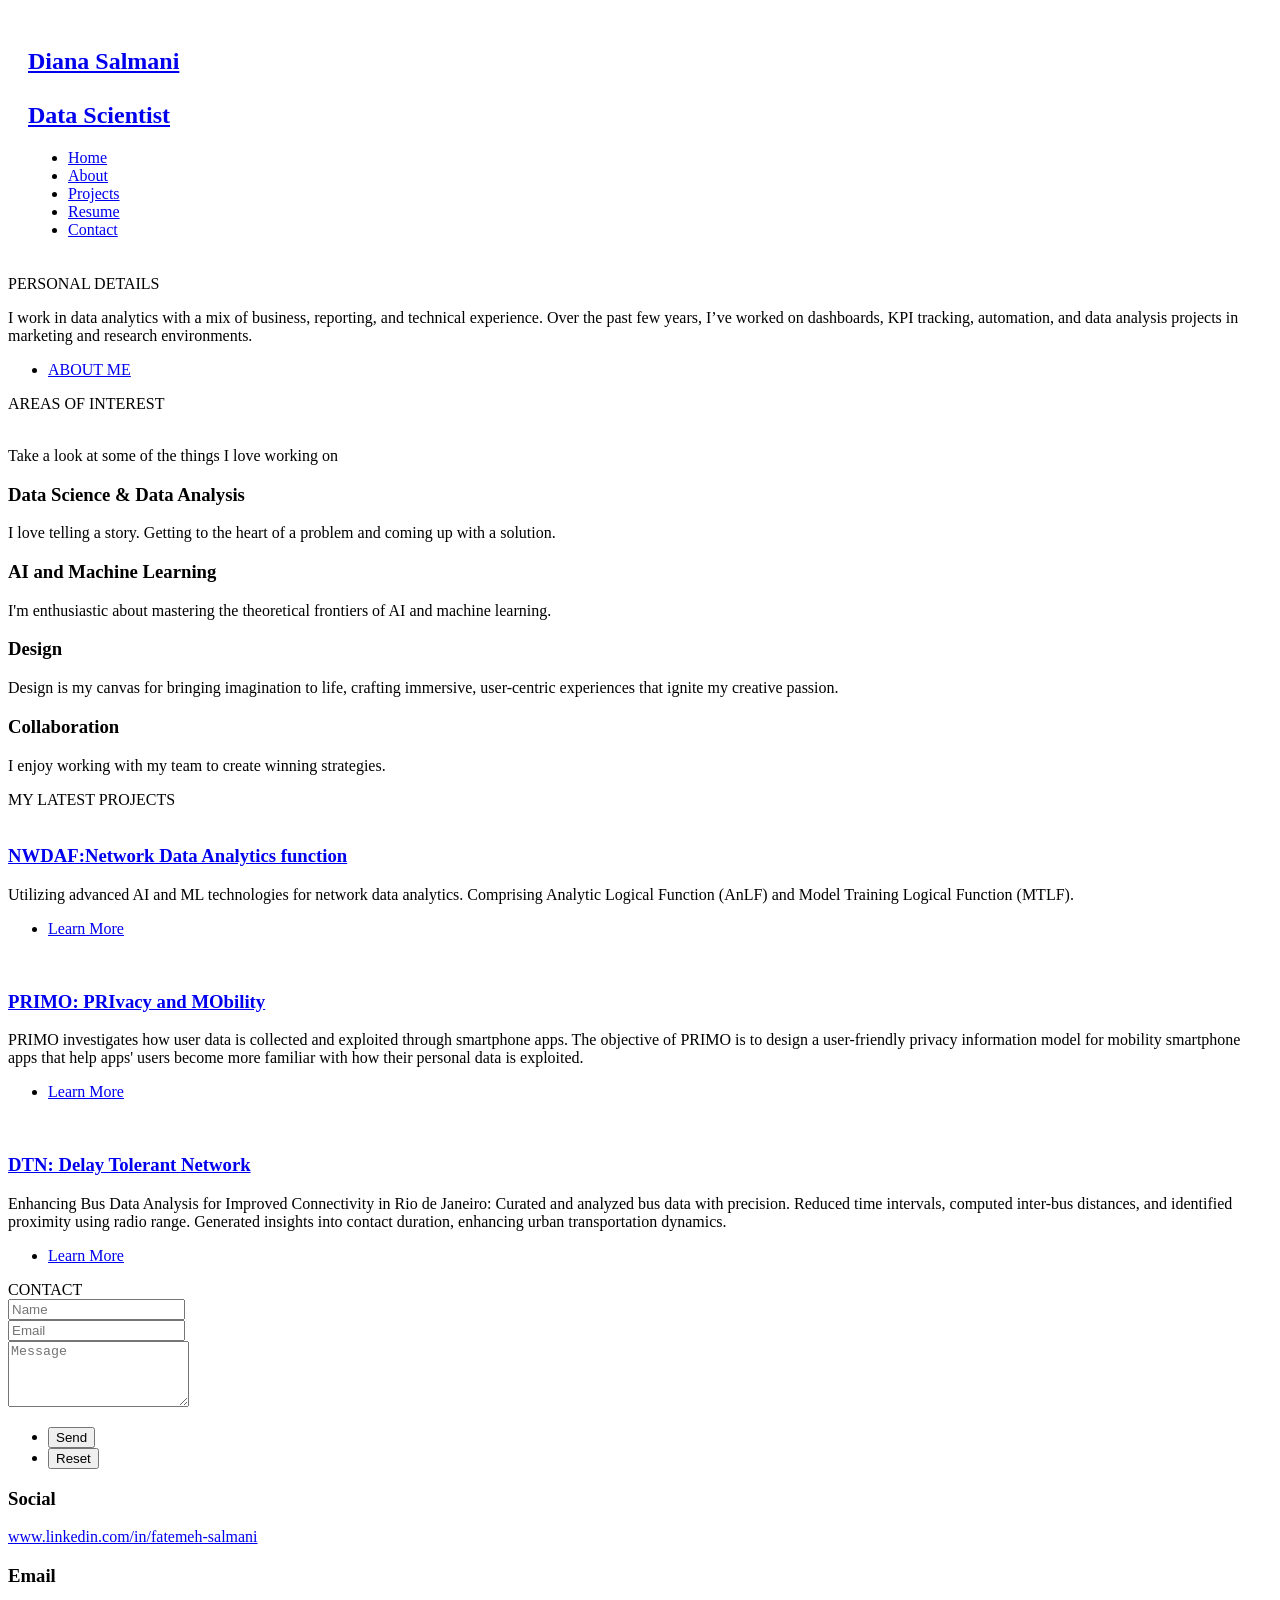
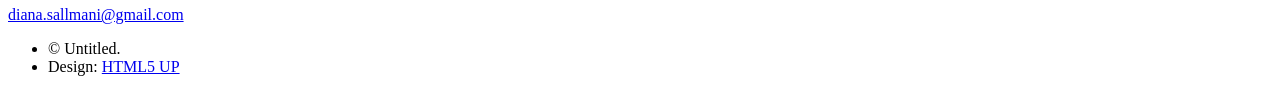
==== index.html @ 76732055 "Update index.html" ====
<!DOCTYPE HTML>
<!--
	Escape Velocity by HTML5 UP
	html5up.net | @ajlkn
	Free for personal and commercial use under the CCA 3.0 license (html5up.net/license)
-->
<html>
	<head>
		<title>Escape Velocity by HTML5 UP</title>
		<meta charset="utf-8" />
		<meta name="viewport" content="width=device-width, initial-scale=1, user-scalable=no" />
		<link rel="stylesheet" href="assets/css/main.css" />
	</head>
	<body class="homepage is-preload">
		<div id="page-wrapper">

			<!-- Header -->
				<section id="header" class="wrapper" style="background-image: url('images/IMG_8490.png'); background-size: cover; background-position: center;  padding: 20px;">

					<!-- Logo -->
						<div id="logo"  >
							
							<h1><a href="index.html">Diana Salmani<br><br>Data Scientist</a></h1>
			
							
						</div>

					<!-- Nav -->
						<nav id="nav">
							<ul>
								<li class="current"><a href="index.html">Home</a></li>
								<li><a href="#intro">About</a></li>
								<li><a href="#highlights">Projects</a></li>
								<li><a href="resume.html">Resume</a></li>
								<li><a href="#footer">Contact</a></li>
							</ul>
						</nav>

				</section>

			<!-- Intro -->
			<section id="intro" class="wrapper style1">
				<div class="title">PERSONAL DETAILS</div>
				<div class="container">
					<p class="style1">
						I work in data analytics with a mix of business, 
						reporting, and technical experience. Over the past 
						few years, I’ve worked on dashboards, KPI tracking, 
						automation, and data analysis projects in marketing 
						and research environments.
						</p>
					
					<ul class="actions">
						<li><a href="resume.html" class="button style3 large">ABOUT ME</a></li>
					</ul>
				</div>
			</section>

			<!-- Main -->
				<section id="main" class="wrapper style2">
					<div class="title">AREAS OF INTEREST</div>
					<div class="container">

						<!-- Image -->
							<a href="#" class="image featured">
								<img src="images/pic12.jpg" alt="" />
							</a>

						<!-- Features -->
							<section id="features">
								<header class="style1">	
									<p>Take a look at some of the things I love working on</p>
								</header>
								<div class="feature-list">
									<div class="row">
										<div class="col-6 col-12-medium">
											<section>
												<h3 class="icon fa-comment">Data Science & Data Analysis</h3>
												<p>I love telling a story. Getting to the heart of a problem and coming up with a solution.</p>
											</section>
										</div>
										<div class="col-6 col-12-medium">
											<section>
												<h3 class="icon solid fa-sync">AI and Machine Learning</h3>
												<p>I'm enthusiastic about mastering the theoretical frontiers of AI and machine learning.</p>
											</section>
										</div>
										<div class="col-6 col-12-medium">
											<section>
												<h3 class="icon fa-image">Design</h3>
												<p>Design is my canvas for bringing imagination to life, crafting immersive, user-centric experiences that ignite my creative passion. </p>
											</section>
										</div>
										<div class="col-6 col-12-medium">
											<section>
												<h3 class="icon solid fa-cog">Collaboration</h3>
												<p>I enjoy working with my team to create winning strategies.</p>
											</section>
										</div>
										
										
									</div>
								</div>
								
							</section>

					</div>
				</section>

			<!-- Highlights -->
				<section id="highlights" class="wrapper style3">
					<div class="title">MY LATEST PROJECTS</div>
					<div class="container">
						<div class="row aln-center">
							<div class="col-4 col-12-medium">
								<section class="highlight">
									<a href="Learn-more.html" class="image featured"><img src="images/pic14.jpeg" alt="" /></a>
									<h3><a href="Learn-more.html">NWDAF:Network Data Analytics function</a></h3>
									<p>Utilizing advanced AI and ML technologies for network data analytics. Comprising 
										Analytic Logical Function (AnLF) and Model Training Logical Function (MTLF). 
										</p>
									<ul class="actions">
										<li><a href="Learn-more.html" class="button style1">Learn More</a></li>
									</ul>
								</section>
							</div>

                            <div class="col-4 col-12-medium">
								<section class="highlight">
									<a href="https://primo-project.github.io/index_eng.html" class="image featured"><img src="images/Primo.png" alt="" /></a>
									<h3><a href="Learn-more.html">PRIMO: PRIvacy and MObility</a></h3>
									<p>PRIMO investigates how user data is collected and exploited through smartphone apps.
										The objective of PRIMO is to design a user-friendly privacy information model for mobility smartphone 
										apps that help apps' users become more familiar with how their personal data is exploited.</p>
									<ul class="actions">
										<li><a href="https://primo-project.github.io/index_eng.html" class="button style1">Learn More</a></li>
									</ul>
								</section>
							</div>

							<div class="col-4 col-12-medium">
								<section class="highlight">
									<a href="https://github.com/fatemeh-Salmani1/Delay-Tolerant-Network.git" class="image featured"><img src="images/pic15.jpeg" alt="" /></a>
									<h3><a href="https://github.com/fatemeh-Salmani1/Delay-Tolerant-Network.git">DTN: Delay Tolerant Network</a></h3>
									<p>Enhancing Bus Data Analysis for Improved Connectivity
										 in Rio de Janeiro: Curated and analyzed bus data with 
										 precision.
										Reduced time intervals, computed inter-bus distances, 
										and identified proximity using radio range. Generated insights 
										into contact duration, enhancing urban transportation dynamics.</p>
									<ul class="actions">
										<li><a href="https://github.com/fatemeh-Salmani1/Delay-Tolerant-Network.git" class="button style1">Learn More</a></li>
									</ul>
								</section>
							</div>
							
						</div>
					</div>
				</section>

			<!-- Footer -->
				<section id="footer" class="wrapper">
					<div class="title">CONTACT</div>
					<div class="container">
						
						<div class="row">
							<div class="col-6 col-12-medium">

								<!-- Contact Form -->
									<section>
										<form method="post" action="#">
											<div class="row gtr-50">
												<div class="col-6 col-12-small">
													<input type="text" name="name" id="contact-name" placeholder="Name" />
												</div>
												<div class="col-6 col-12-small">
													<input type="text" name="email" id="contact-email" placeholder="Email" />
												</div>
												<div class="col-12">
													<textarea name="message" id="contact-message" placeholder="Message" rows="4"></textarea>
												</div>
												<div class="col-12">
													<ul class="actions">
														<li><input type="submit" class="style1" value="Send" /></li>
														<li><input type="reset" class="style2" value="Reset" /></li>
													</ul>
												</div>
											</div>
										</form>
									</section>

							</div>
							<div class="col-6 col-12-medium">

								<!-- Contact -->
									<section class="feature-list small">
										<div class="row">
											
											<div class="col-6 col-12-small">
												<section>
													<h3 class="icon solid fa-comment">Social</h3>
													<p>
														
														<a href="https://www.linkedin.com/in/fatemeh-salmani">www.linkedin.com/in/fatemeh-salmani</a><br />
														
													</p>
												</section>
											</div>
											<div class="col-6 col-12-small">
												<section>
													<h3 class="icon solid fa-envelope">Email</h3>
													<p>
														<a href="#">diana.sallmani@gmail.com</a>
													</p>
												</section>
											</div>
											<div class="col-6 col-12-small">
												
											</div>
										</div>
									</section>

							</div>
						</div>
						<div id="copyright">
							<ul>
								<li>&copy; Untitled.</li><li>Design: <a href="http://html5up.net">HTML5 UP</a></li>
							</ul>
						</div>
					</div>
				</section>

		</div>

		<!-- Scripts -->
			<script src="assets/js/jquery.min.js"></script>
			<script src="assets/js/jquery.dropotron.min.js"></script>
			<script src="assets/js/browser.min.js"></script>
			<script src="assets/js/breakpoints.min.js"></script>
			<script src="assets/js/util.js"></script>
			<script src="assets/js/main.js"></script>

	</body>
</html>
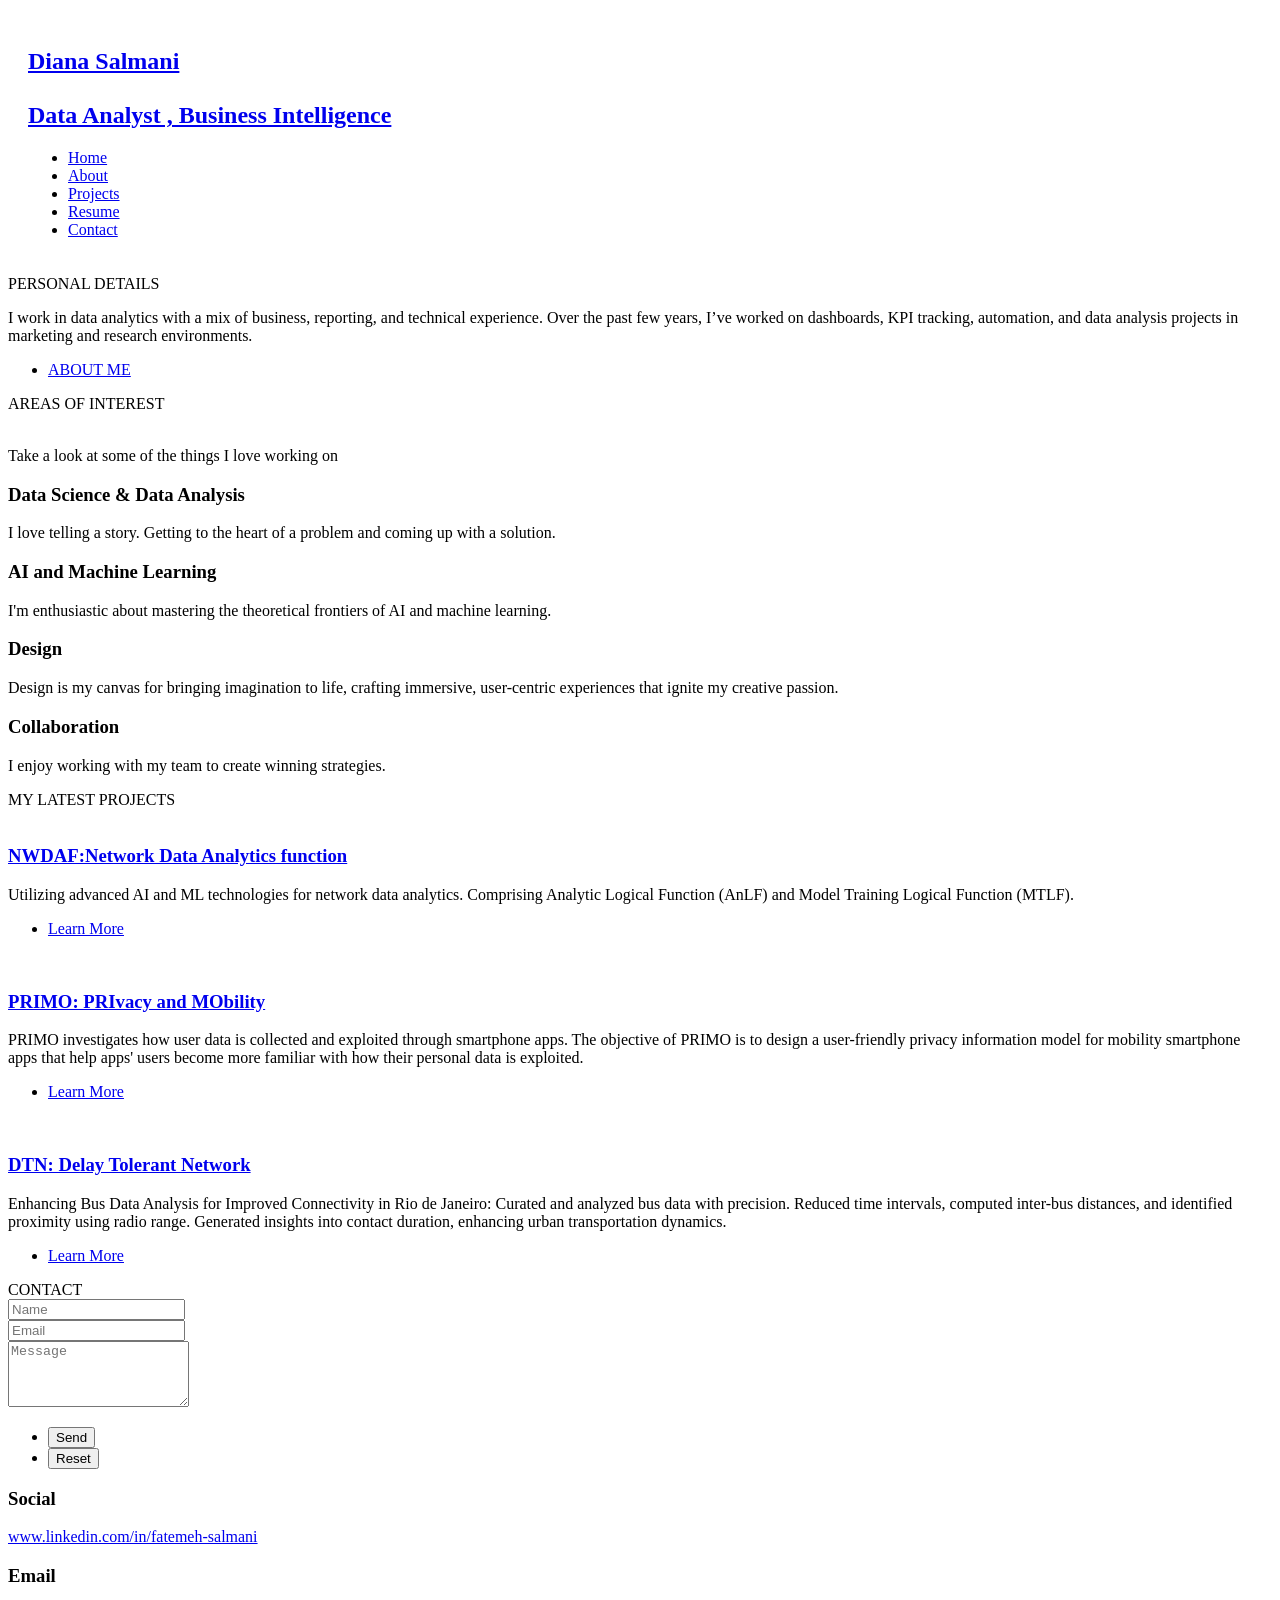
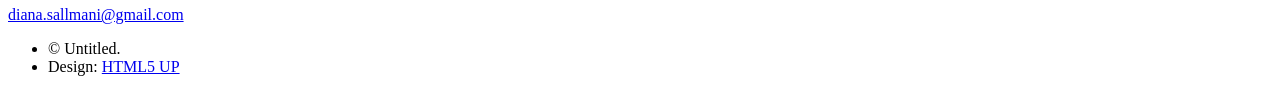
==== commit 3d54235c: "Update index.html" ====
--- a/index.html
+++ b/index.html
@@ -20,7 +20,7 @@
 					<!-- Logo -->
 						<div id="logo"  >
 							
-							<h1><a href="index.html">Diana Salmani<br><br>Data Scientist</a></h1>
+							<h1><a href="index.html">Diana Salmani<br><br>Data Analyst , Business Intelligence</a></h1>
 			
 							
 						</div>
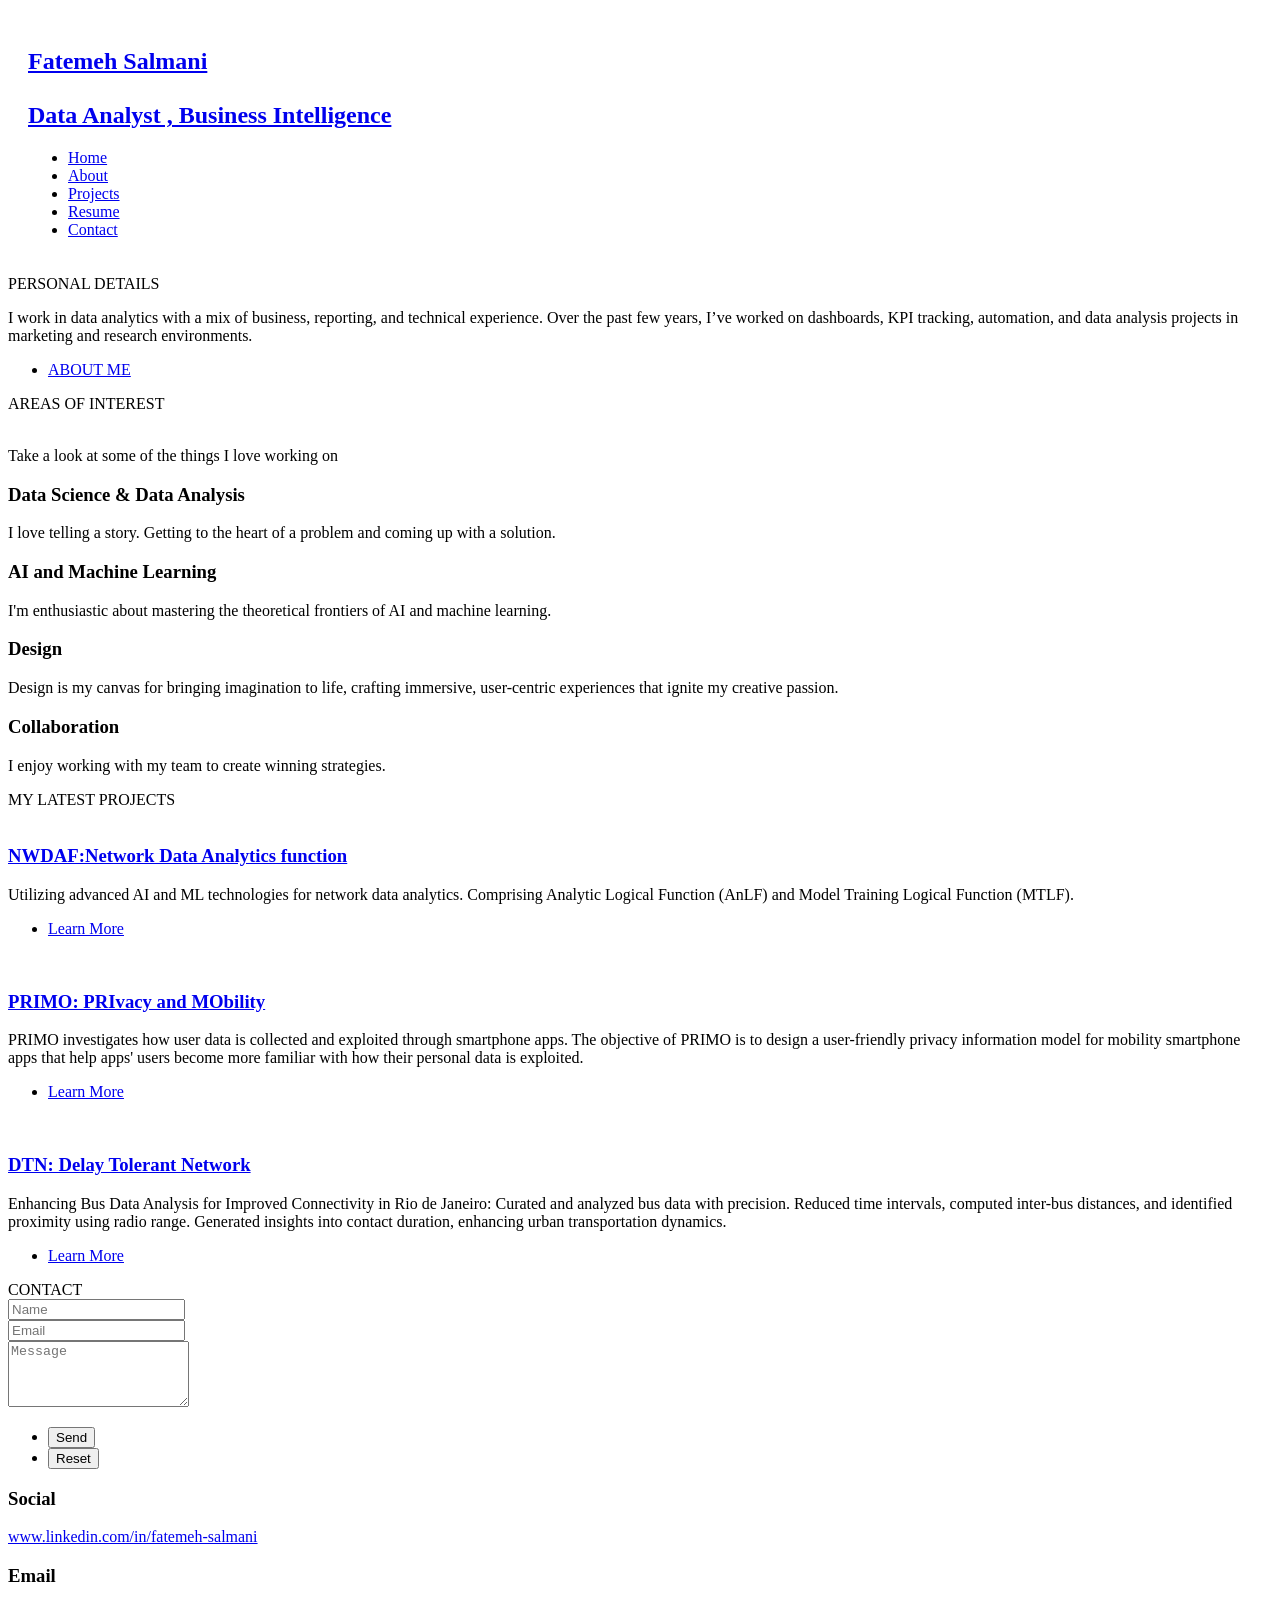
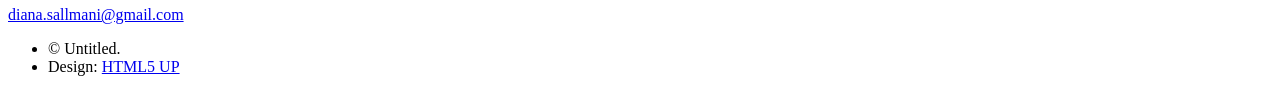
==== commit 912f4d23: "Update index.html" ====
--- a/index.html
+++ b/index.html
@@ -20,7 +20,7 @@
 					<!-- Logo -->
 						<div id="logo"  >
 							
-							<h1><a href="index.html">Diana Salmani<br><br>Data Analyst , Business Intelligence</a></h1>
+							<h1><a href="index.html">Fatemeh Salmani<br><br>Data Analyst , Business Intelligence</a></h1>
 			
 							
 						</div>
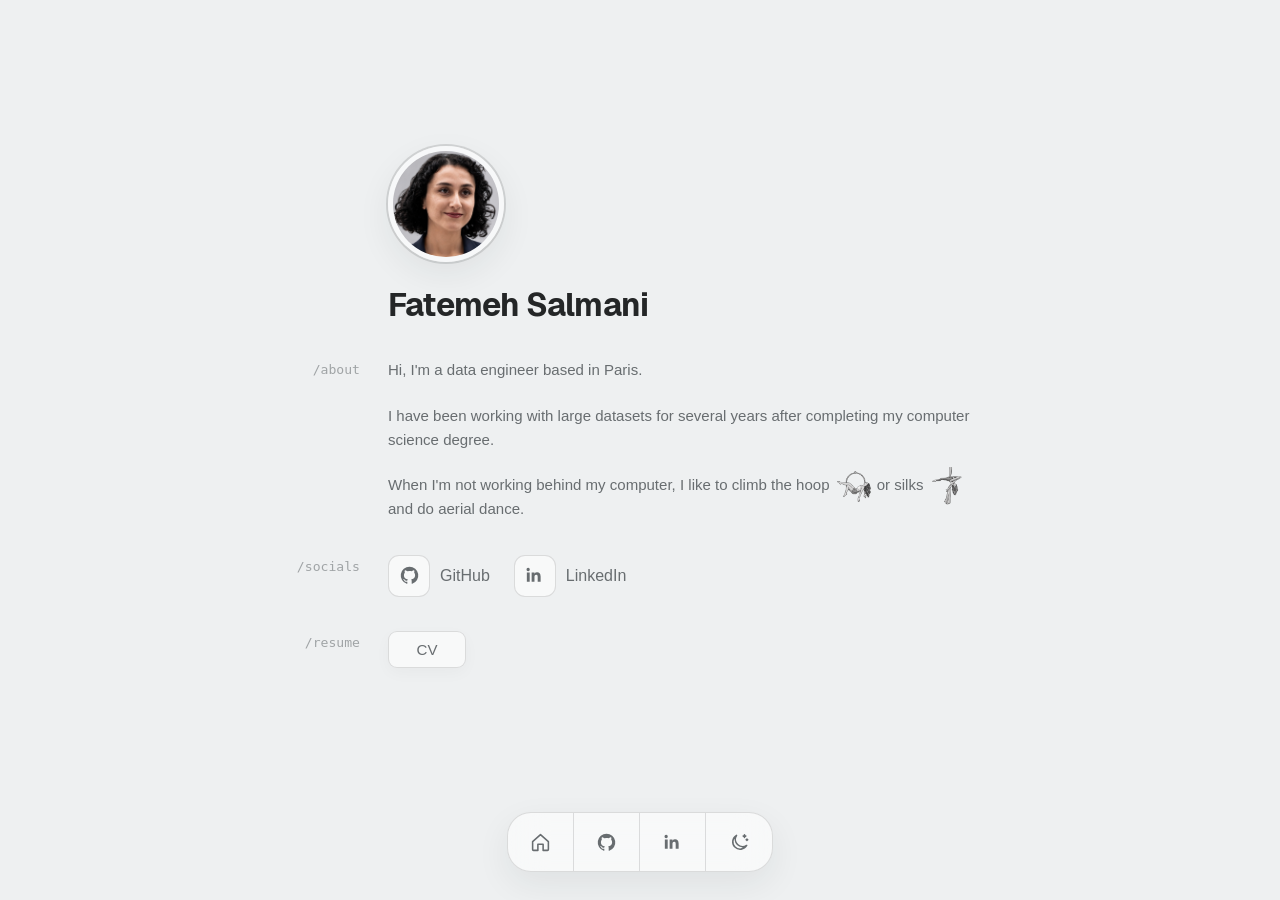
==== commit 61595252: "Rebuild personal portfolio website" ====
--- a/index.html
+++ b/index.html
@@ -1,244 +1,76 @@
-<!DOCTYPE HTML>
-<!--
-	Escape Velocity by HTML5 UP
-	html5up.net | @ajlkn
-	Free for personal and commercial use under the CCA 3.0 license (html5up.net/license)
--->
-<html>
-	<head>
-		<title>Escape Velocity by HTML5 UP</title>
-		<meta charset="utf-8" />
-		<meta name="viewport" content="width=device-width, initial-scale=1, user-scalable=no" />
-		<link rel="stylesheet" href="assets/css/main.css" />
-	</head>
-	<body class="homepage is-preload">
-		<div id="page-wrapper">
-
-			<!-- Header -->
-				<section id="header" class="wrapper" style="background-image: url('images/IMG_8490.png'); background-size: cover; background-position: center;  padding: 20px;">
-
-					<!-- Logo -->
-						<div id="logo"  >
-							
-							<h1><a href="index.html">Fatemeh Salmani<br><br>Data Analyst , Business Intelligence</a></h1>
-			
-							
-						</div>
-
-					<!-- Nav -->
-						<nav id="nav">
-							<ul>
-								<li class="current"><a href="index.html">Home</a></li>
-								<li><a href="#intro">About</a></li>
-								<li><a href="#highlights">Projects</a></li>
-								<li><a href="resume.html">Resume</a></li>
-								<li><a href="#footer">Contact</a></li>
-							</ul>
-						</nav>
-
-				</section>
-
-			<!-- Intro -->
-			<section id="intro" class="wrapper style1">
-				<div class="title">PERSONAL DETAILS</div>
-				<div class="container">
-					<p class="style1">
-						I work in data analytics with a mix of business, 
-						reporting, and technical experience. Over the past 
-						few years, I’ve worked on dashboards, KPI tracking, 
-						automation, and data analysis projects in marketing 
-						and research environments.
-						</p>
-					
-					<ul class="actions">
-						<li><a href="resume.html" class="button style3 large">ABOUT ME</a></li>
-					</ul>
-				</div>
-			</section>
-
-			<!-- Main -->
-				<section id="main" class="wrapper style2">
-					<div class="title">AREAS OF INTEREST</div>
-					<div class="container">
-
-						<!-- Image -->
-							<a href="#" class="image featured">
-								<img src="images/pic12.jpg" alt="" />
-							</a>
-
-						<!-- Features -->
-							<section id="features">
-								<header class="style1">	
-									<p>Take a look at some of the things I love working on</p>
-								</header>
-								<div class="feature-list">
-									<div class="row">
-										<div class="col-6 col-12-medium">
-											<section>
-												<h3 class="icon fa-comment">Data Science & Data Analysis</h3>
-												<p>I love telling a story. Getting to the heart of a problem and coming up with a solution.</p>
-											</section>
-										</div>
-										<div class="col-6 col-12-medium">
-											<section>
-												<h3 class="icon solid fa-sync">AI and Machine Learning</h3>
-												<p>I'm enthusiastic about mastering the theoretical frontiers of AI and machine learning.</p>
-											</section>
-										</div>
-										<div class="col-6 col-12-medium">
-											<section>
-												<h3 class="icon fa-image">Design</h3>
-												<p>Design is my canvas for bringing imagination to life, crafting immersive, user-centric experiences that ignite my creative passion. </p>
-											</section>
-										</div>
-										<div class="col-6 col-12-medium">
-											<section>
-												<h3 class="icon solid fa-cog">Collaboration</h3>
-												<p>I enjoy working with my team to create winning strategies.</p>
-											</section>
-										</div>
-										
-										
-									</div>
-								</div>
-								
-							</section>
-
-					</div>
-				</section>
-
-			<!-- Highlights -->
-				<section id="highlights" class="wrapper style3">
-					<div class="title">MY LATEST PROJECTS</div>
-					<div class="container">
-						<div class="row aln-center">
-							<div class="col-4 col-12-medium">
-								<section class="highlight">
-									<a href="Learn-more.html" class="image featured"><img src="images/pic14.jpeg" alt="" /></a>
-									<h3><a href="Learn-more.html">NWDAF:Network Data Analytics function</a></h3>
-									<p>Utilizing advanced AI and ML technologies for network data analytics. Comprising 
-										Analytic Logical Function (AnLF) and Model Training Logical Function (MTLF). 
-										</p>
-									<ul class="actions">
-										<li><a href="Learn-more.html" class="button style1">Learn More</a></li>
-									</ul>
-								</section>
-							</div>
-
-                            <div class="col-4 col-12-medium">
-								<section class="highlight">
-									<a href="https://primo-project.github.io/index_eng.html" class="image featured"><img src="images/Primo.png" alt="" /></a>
-									<h3><a href="Learn-more.html">PRIMO: PRIvacy and MObility</a></h3>
-									<p>PRIMO investigates how user data is collected and exploited through smartphone apps.
-										The objective of PRIMO is to design a user-friendly privacy information model for mobility smartphone 
-										apps that help apps' users become more familiar with how their personal data is exploited.</p>
-									<ul class="actions">
-										<li><a href="https://primo-project.github.io/index_eng.html" class="button style1">Learn More</a></li>
-									</ul>
-								</section>
-							</div>
-
-							<div class="col-4 col-12-medium">
-								<section class="highlight">
-									<a href="https://github.com/fatemeh-Salmani1/Delay-Tolerant-Network.git" class="image featured"><img src="images/pic15.jpeg" alt="" /></a>
-									<h3><a href="https://github.com/fatemeh-Salmani1/Delay-Tolerant-Network.git">DTN: Delay Tolerant Network</a></h3>
-									<p>Enhancing Bus Data Analysis for Improved Connectivity
-										 in Rio de Janeiro: Curated and analyzed bus data with 
-										 precision.
-										Reduced time intervals, computed inter-bus distances, 
-										and identified proximity using radio range. Generated insights 
-										into contact duration, enhancing urban transportation dynamics.</p>
-									<ul class="actions">
-										<li><a href="https://github.com/fatemeh-Salmani1/Delay-Tolerant-Network.git" class="button style1">Learn More</a></li>
-									</ul>
-								</section>
-							</div>
-							
-						</div>
-					</div>
-				</section>
-
-			<!-- Footer -->
-				<section id="footer" class="wrapper">
-					<div class="title">CONTACT</div>
-					<div class="container">
-						
-						<div class="row">
-							<div class="col-6 col-12-medium">
-
-								<!-- Contact Form -->
-									<section>
-										<form method="post" action="#">
-											<div class="row gtr-50">
-												<div class="col-6 col-12-small">
-													<input type="text" name="name" id="contact-name" placeholder="Name" />
-												</div>
-												<div class="col-6 col-12-small">
-													<input type="text" name="email" id="contact-email" placeholder="Email" />
-												</div>
-												<div class="col-12">
-													<textarea name="message" id="contact-message" placeholder="Message" rows="4"></textarea>
-												</div>
-												<div class="col-12">
-													<ul class="actions">
-														<li><input type="submit" class="style1" value="Send" /></li>
-														<li><input type="reset" class="style2" value="Reset" /></li>
-													</ul>
-												</div>
-											</div>
-										</form>
-									</section>
-
-							</div>
-							<div class="col-6 col-12-medium">
-
-								<!-- Contact -->
-									<section class="feature-list small">
-										<div class="row">
-											
-											<div class="col-6 col-12-small">
-												<section>
-													<h3 class="icon solid fa-comment">Social</h3>
-													<p>
-														
-														<a href="https://www.linkedin.com/in/fatemeh-salmani">www.linkedin.com/in/fatemeh-salmani</a><br />
-														
-													</p>
-												</section>
-											</div>
-											<div class="col-6 col-12-small">
-												<section>
-													<h3 class="icon solid fa-envelope">Email</h3>
-													<p>
-														<a href="#">diana.sallmani@gmail.com</a>
-													</p>
-												</section>
-											</div>
-											<div class="col-6 col-12-small">
-												
-											</div>
-										</div>
-									</section>
-
-							</div>
-						</div>
-						<div id="copyright">
-							<ul>
-								<li>&copy; Untitled.</li><li>Design: <a href="http://html5up.net">HTML5 UP</a></li>
-							</ul>
-						</div>
-					</div>
-				</section>
-
-		</div>
-
-		<!-- Scripts -->
-			<script src="assets/js/jquery.min.js"></script>
-			<script src="assets/js/jquery.dropotron.min.js"></script>
-			<script src="assets/js/browser.min.js"></script>
-			<script src="assets/js/breakpoints.min.js"></script>
-			<script src="assets/js/util.js"></script>
-			<script src="assets/js/main.js"></script>
-
-	</body>
-</html>
+<!doctype html>
+<html lang="en">
+  <head>
+    <meta charset="UTF-8">
+    <meta name="viewport" content="width=device-width, initial-scale=1.0">
+    <meta name="description" content="Fatemeh Salmani — Data Engineer based in Paris.">
+    <title>Fatemeh Salmani | Data Engineer</title>
+    <link rel="stylesheet" href="style.css">
+    <script src="script.js" defer></script>
+  </head>
+  <body>
+    <main class="page" id="home">
+      <section class="profile" aria-labelledby="profile-name">
+        <header class="profile-header">
+          <img
+            class="portrait"
+            src="assets/profile.jpg"
+            alt="Portrait of Fatemeh Salmani"
+            width="152"
+            height="152"
+          >
+          <h1 id="profile-name">Fatemeh Salmani</h1>
+        </header>
+
+        <div class="details">
+          <p class="section-label">/about</p>
+          <div class="about-copy">
+            <p>Hi, I'm a data engineer based in Paris.</p>
+            <p>I have been working with large datasets for several years after completing my computer science degree.</p>
+            <p>
+              When I'm not working behind my computer, I like to climb the
+              <span class="aerial-icon-group">hoop<img class="aerial-icon" src="assets/aerial-hoop-inline.png" alt="" aria-hidden="true" width="38" height="38"></span>
+              or <span class="aerial-icon-group">silks<img class="aerial-icon" src="assets/aerial-silks-inline.png" alt="" aria-hidden="true" width="38" height="38"></span>
+              and do aerial dance.
+            </p>
+          </div>
+
+          <p class="section-label">/socials</p>
+          <nav class="social-links" aria-label="Social profiles">
+            <a href="https://github.com/fatemeh-Salmani1" target="_blank" rel="noopener noreferrer">
+              <span class="icon-box" aria-hidden="true">
+                <svg viewBox="0 0 24 24"><path d="M12 2a10 10 0 0 0-3.16 19.49c.5.09.68-.22.68-.48v-1.87c-2.78.6-3.37-1.18-3.37-1.18-.45-1.16-1.11-1.47-1.11-1.47-.91-.62.07-.61.07-.61 1 .07 1.53 1.03 1.53 1.03.9 1.53 2.35 1.09 2.92.83.09-.65.35-1.09.64-1.34-2.22-.25-4.56-1.11-4.56-4.94 0-1.09.39-1.98 1.03-2.68-.1-.25-.45-1.27.1-2.64 0 0 .84-.27 2.75 1.02A9.58 9.58 0 0 1 12 6.82c.85 0 1.71.11 2.51.34 1.91-1.29 2.75-1.02 2.75-1.02.55 1.37.2 2.39.1 2.64.64.7 1.03 1.59 1.03 2.68 0 3.84-2.34 4.68-4.57 4.93.36.31.68.92.68 1.86v2.76c0 .27.18.58.69.48A10 10 0 0 0 12 2Z"/></svg>
+              </span>
+              <span>GitHub</span>
+            </a>
+            <a href="https://www.linkedin.com/in/fatemeh-salmani" target="_blank" rel="noopener noreferrer">
+              <span class="icon-box" aria-hidden="true">
+                <svg viewBox="0 0 24 24"><path d="M6.5 8.5H3.25V19H6.5V8.5ZM4.87 3.25A1.88 1.88 0 1 0 4.88 7a1.88 1.88 0 0 0-.01-3.75ZM19 13c0-3.16-1.69-4.63-3.94-4.63a3.4 3.4 0 0 0-3.08 1.69V8.5H8.73V19h3.25v-5.2c0-1.37.26-2.7 1.96-2.7 1.68 0 1.7 1.57 1.7 2.79V19H19v-6Z"/></svg>
+              </span>
+              <span>LinkedIn</span>
+            </a>
+          </nav>
+
+          <p class="section-label">/resume</p>
+          <a class="cv-button" href="assets/FatemehSalmani-CV-En.pdf" target="_blank" rel="noopener noreferrer">CV</a>
+        </div>
+      </section>
+    </main>
+
+    <nav class="dock" aria-label="Quick links">
+      <a class="dock-link" href="#home" aria-label="Home" data-tooltip="Home">
+        <svg viewBox="0 0 24 24" aria-hidden="true"><path d="m3 11 9-8 9 8v9a1 1 0 0 1-1 1h-5v-7H9v7H4a1 1 0 0 1-1-1v-9Z"/></svg>
+      </a>
+      <a class="dock-link" href="https://github.com/fatemeh-Salmani1" target="_blank" rel="noopener noreferrer" aria-label="GitHub" data-tooltip="GitHub">
+        <svg viewBox="0 0 24 24" aria-hidden="true"><path d="M12 2a10 10 0 0 0-3.16 19.49c.5.09.68-.22.68-.48v-1.87c-2.78.6-3.37-1.18-3.37-1.18-.45-1.16-1.11-1.47-1.11-1.47-.91-.62.07-.61.07-.61 1 .07 1.53 1.03 1.53 1.03.9 1.53 2.35 1.09 2.92.83.09-.65.35-1.09.64-1.34-2.22-.25-4.56-1.11-4.56-4.94 0-1.09.39-1.98 1.03-2.68-.1-.25-.45-1.27.1-2.64 0 0 .84-.27 2.75 1.02A9.58 9.58 0 0 1 12 6.82c.85 0 1.71.11 2.51.34 1.91-1.29 2.75-1.02 2.75-1.02.55 1.37.2 2.39.1 2.64.64.7 1.03 1.59 1.03 2.68 0 3.84-2.34 4.68-4.57 4.93.36.31.68.92.68 1.86v2.76c0 .27.18.58.69.48A10 10 0 0 0 12 2Z"/></svg>
+      </a>
+      <a class="dock-link" href="https://www.linkedin.com/in/fatemeh-salmani" target="_blank" rel="noopener noreferrer" aria-label="LinkedIn" data-tooltip="LinkedIn">
+        <svg viewBox="0 0 24 24" aria-hidden="true"><path d="M6.5 8.5H3.25V19H6.5V8.5ZM4.87 3.25A1.88 1.88 0 1 0 4.88 7a1.88 1.88 0 0 0-.01-3.75ZM19 13c0-3.16-1.69-4.63-3.94-4.63a3.4 3.4 0 0 0-3.08 1.69V8.5H8.73V19h3.25v-5.2c0-1.37.26-2.7 1.96-2.7 1.68 0 1.7 1.57 1.7 2.79V19H19v-6Z"/></svg>
+      </a>
+      <button class="theme-toggle" type="button" aria-label="Switch to dark mode" data-tooltip="Toggle theme">
+        <svg class="sun" viewBox="0 0 24 24" aria-hidden="true"><circle cx="12" cy="12" r="4"/><path d="M12 2v2M12 20v2M4.93 4.93l1.42 1.42M17.66 17.66l1.41 1.41M2 12h2M20 12h2M4.93 19.07l1.42-1.42M17.66 6.34l1.41-1.41"/></svg>
+        <svg class="moon" viewBox="0 0 24 24" aria-hidden="true"><path d="M20.2 15.4A8.4 8.4 0 0 1 8.6 3.8a8.5 8.5 0 1 0 11.6 11.6Z"/><path d="M17.7 3.2v3M16.2 4.7h3M20.5 8v1.8M19.6 8.9h1.8"/></svg>
+      </button>
+    </nav>
+  </body>
+</html>
--- a/style.css
+++ b/style.css
@@ -0,0 +1,274 @@
+@font-face {
+  font-family: "Geist Sans";
+  src: url("assets/fonts/Geist-Bold.woff2") format("woff2");
+  font-style: normal;
+  font-weight: 700;
+  font-display: swap;
+}
+
+:root {
+  color-scheme: light;
+  --background: #eef0f1;
+  --surface: rgba(255, 255, 255, 0.58);
+  --text: #242627;
+  --muted: #686d70;
+  --label: #a0a4a6;
+  --border: rgba(36, 38, 39, 0.14);
+  --shadow: 0 12px 34px rgba(34, 38, 40, 0.07);
+}
+
+[data-theme="dark"] {
+  color-scheme: dark;
+  --background: #1c1e1f;
+  --surface: rgba(42, 44, 45, 0.72);
+  --text: #eceeee;
+  --muted: #9da1a3;
+  --label: #6f7375;
+  --border: rgba(255, 255, 255, 0.14);
+  --shadow: 0 14px 40px rgba(0, 0, 0, 0.22);
+}
+
+* { box-sizing: border-box; }
+
+html { scroll-behavior: smooth; }
+
+body {
+  margin: 0;
+  min-width: 320px;
+  min-height: 100vh;
+  background: var(--background);
+  color: var(--text);
+  font-family: Inter, -apple-system, BlinkMacSystemFont, "Segoe UI", Helvetica, Arial, sans-serif;
+  transition: background-color 280ms ease, color 280ms ease;
+}
+
+a { color: inherit; }
+
+button, a { -webkit-tap-highlight-color: transparent; }
+
+.page {
+  display: grid;
+  min-height: 100vh;
+  place-items: center;
+  padding: 64px 24px 150px;
+}
+
+.profile { width: min(100%, 760px); }
+
+.profile-header {
+  margin-left: 128px;
+  margin-bottom: 34px;
+}
+
+.portrait {
+  display: block;
+  width: 116px;
+  height: 116px;
+  margin-bottom: 24px;
+  border: 5px solid var(--surface);
+  border-radius: 50%;
+  box-shadow: 0 0 0 2px var(--border), var(--shadow);
+  object-fit: cover;
+  object-position: 56% 32%;
+}
+
+h1 {
+  margin: 0;
+  font-family: "Geist Sans", ui-sans-serif, system-ui, sans-serif;
+  font-size: 31.5px;
+  font-weight: 700;
+  letter-spacing: -0.7875px;
+  line-height: 37.8px;
+}
+
+.details {
+  display: grid;
+  grid-template-columns: 100px 1fr;
+  gap: 34px 28px;
+  align-items: start;
+}
+
+.section-label {
+  margin: 4px 0 0;
+  color: var(--label);
+  font-family: ui-monospace, SFMono-Regular, Menlo, Monaco, Consolas, monospace;
+  font-size: 0.82rem;
+  text-align: right;
+}
+
+.about-copy {
+  max-width: 590px;
+  color: var(--muted);
+  font-family: Inter, -apple-system, BlinkMacSystemFont, "Segoe UI", sans-serif;
+  font-size: 0.94rem;
+  line-height: 1.58;
+}
+
+.about-copy p { margin: 0 0 22px; }
+.about-copy p:last-child { margin-bottom: 0; }
+
+.aerial-icon {
+  display: inline-block;
+  width: 38px;
+  height: 38px;
+  margin: -12px 0 -12px 5px;
+  object-fit: contain;
+  vertical-align: middle;
+}
+
+.aerial-icon-group { white-space: nowrap; }
+
+.social-links {
+  display: flex;
+  flex-wrap: wrap;
+  gap: 24px;
+}
+
+.social-links a {
+  display: inline-flex;
+  align-items: center;
+  gap: 10px;
+  color: var(--muted);
+  font-family: Inter, -apple-system, BlinkMacSystemFont, "Segoe UI", sans-serif;
+  text-decoration: none;
+  transition: color 160ms ease, transform 160ms ease;
+}
+
+.social-links a:hover { color: var(--text); transform: translateY(-2px); }
+
+.icon-box {
+  display: grid;
+  width: 42px;
+  height: 42px;
+  place-items: center;
+  border: 1px solid var(--border);
+  border-radius: 11px;
+  background: var(--surface);
+}
+
+.icon-box svg {
+  width: 21px;
+  fill: currentColor;
+}
+
+.cv-button {
+  display: inline-grid;
+  width: 78px;
+  height: 37px;
+  place-items: center;
+  border: 1px solid var(--border);
+  border-radius: 9px;
+  background: var(--surface);
+  box-shadow: 0 5px 16px rgba(0, 0, 0, 0.03);
+  font-family: Inter, -apple-system, BlinkMacSystemFont, "Segoe UI", sans-serif;
+  color: var(--muted);
+  font-size: 0.94rem;
+  text-decoration: none;
+  transition: border-color 160ms ease, transform 160ms ease;
+}
+
+.cv-button:hover { border-color: var(--muted); transform: translateY(-2px); }
+
+.dock {
+  position: fixed;
+  z-index: 10;
+  bottom: max(28px, env(safe-area-inset-bottom));
+  left: 50%;
+  display: flex;
+  overflow: visible;
+  transform: translateX(-50%);
+  border: 1px solid var(--border);
+  border-radius: 24px;
+  background: var(--surface);
+  box-shadow: var(--shadow);
+  backdrop-filter: blur(18px);
+  -webkit-backdrop-filter: blur(18px);
+}
+
+.dock-link, .theme-toggle {
+  position: relative;
+  display: grid;
+  width: 66px;
+  height: 58px;
+  padding: 0;
+  place-items: center;
+  border: 0;
+  border-right: 1px solid var(--border);
+  background: transparent;
+  color: var(--muted);
+  cursor: pointer;
+  transition: background-color 160ms ease, color 160ms ease;
+}
+
+.theme-toggle { border-right: 0; }
+.dock-link::before, .theme-toggle::before {
+  position: absolute;
+  z-index: 0;
+  width: 42px;
+  height: 42px;
+  border-radius: 50%;
+  background: rgba(255, 255, 255, 0.72);
+  content: "";
+  opacity: 0;
+  transform: scale(0.82);
+  transition: opacity 160ms ease, transform 160ms ease;
+}
+
+[data-theme="dark"] .dock-link::before,
+[data-theme="dark"] .theme-toggle::before { background: rgba(255, 255, 255, 0.1); }
+
+.dock-link::after, .theme-toggle::after {
+  position: absolute;
+  bottom: calc(100% + 10px);
+  left: 50%;
+  padding: 7px 10px;
+  transform: translate(-50%, 5px);
+  border-radius: 7px;
+  background: #222425;
+  color: #fff;
+  content: attr(data-tooltip);
+  font-size: 0.72rem;
+  line-height: 1;
+  opacity: 0;
+  pointer-events: none;
+  white-space: nowrap;
+  transition: opacity 150ms ease, transform 150ms ease;
+}
+
+.dock-link svg, .theme-toggle svg { position: relative; z-index: 1; }
+
+.dock-link:hover, .theme-toggle:hover { color: var(--text); }
+.dock-link:hover::before, .theme-toggle:hover::before { opacity: 1; transform: scale(1); }
+.dock-link:hover::after, .theme-toggle:hover::after { opacity: 1; transform: translate(-50%, 0); }
+.dock-link:focus-visible, .theme-toggle:focus-visible, .social-links a:focus-visible, .cv-button:focus-visible { outline: 3px solid #5689d6; outline-offset: 3px; }
+
+.dock svg {
+  width: 21px;
+  height: 21px;
+  fill: none;
+  stroke: currentColor;
+  stroke-linecap: round;
+  stroke-linejoin: round;
+  stroke-width: 1.8;
+}
+
+.dock-link:nth-child(2) svg, .dock-link:nth-child(3) svg { fill: currentColor; stroke: none; }
+.sun { display: none; }
+.moon { display: block; }
+[data-theme="dark"] .sun { display: block; }
+[data-theme="dark"] .moon { display: none; }
+
+@media (max-width: 640px) {
+  .page { place-items: start center; padding: 48px 22px 130px; }
+  .profile-header { margin-left: 0; text-align: center; }
+  .portrait { width: 106px; height: 106px; margin: 0 auto 24px; }
+  .details { grid-template-columns: 1fr; gap: 12px; }
+  .section-label { margin-top: 22px; text-align: left; }
+  .about-copy { font-size: 0.92rem; }
+  .social-links { gap: 18px; }
+  .dock-link, .theme-toggle { width: 60px; height: 56px; }
+}
+
+@media (prefers-reduced-motion: reduce) {
+  *, *::before, *::after { scroll-behavior: auto !important; transition: none !important; }
+}
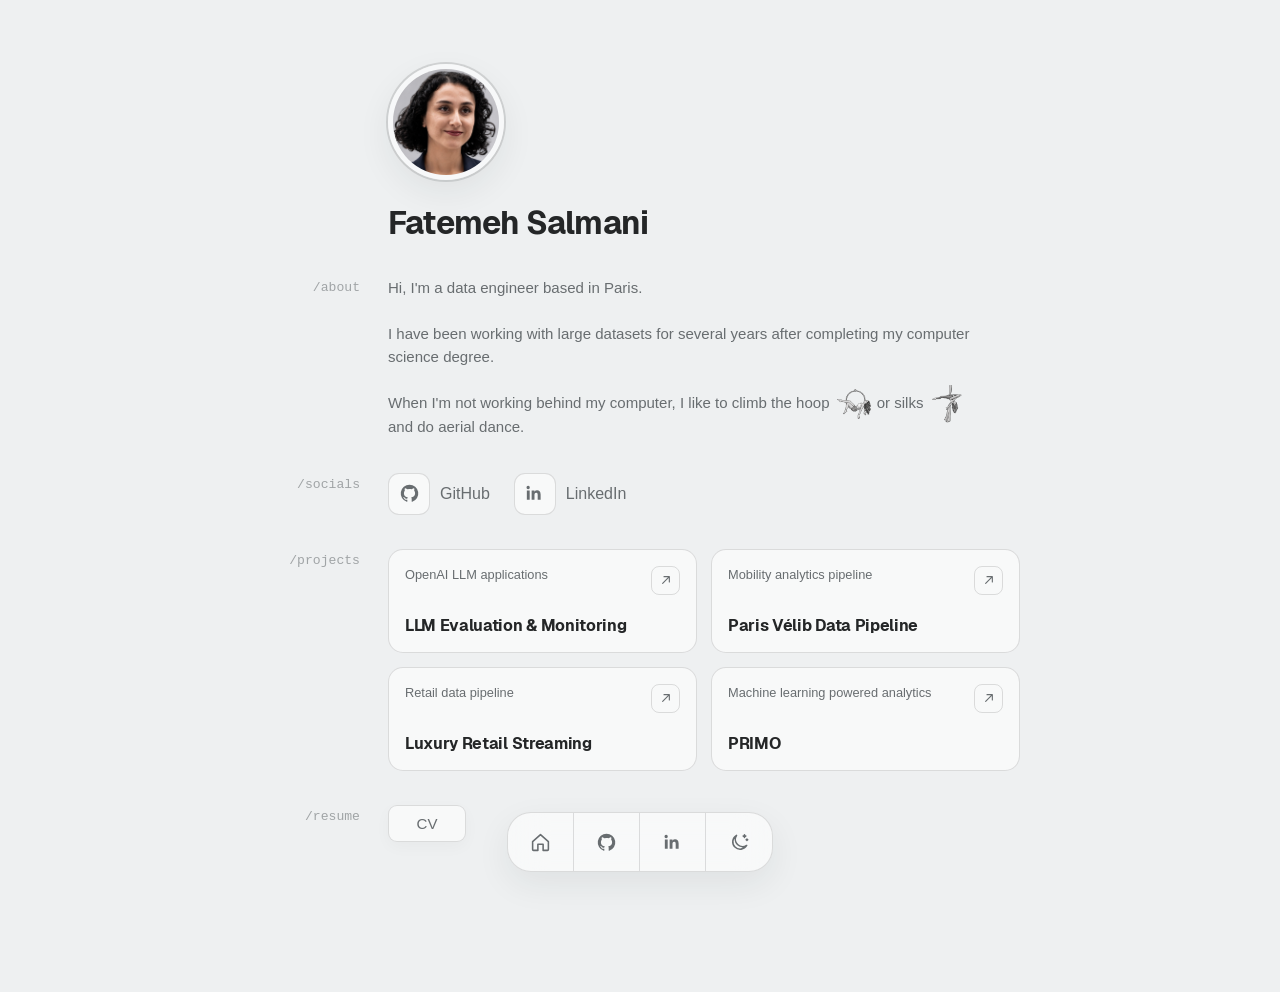
==== commit 40794c0d: "Update public CV and clean website files" ====
--- a/index.html
+++ b/index.html
@@ -51,6 +51,41 @@
             </a>
           </nav>
 
+          <p class="section-label">/projects</p>
+          <div class="projects-grid">
+            <a class="project-card project-card--llm" href="https://github.com/fatemeh-Salmani1/llm-evaluation-monitoring-platform" target="_blank" rel="noopener noreferrer">
+              <span class="project-description">OpenAI LLM applications</span>
+              <span class="project-arrow" aria-hidden="true">
+                <svg viewBox="0 0 24 24"><path d="M7 17 17 7M9 7h8v8"/></svg>
+              </span>
+              <strong>LLM Evaluation &amp; Monitoring</strong>
+            </a>
+
+            <a class="project-card project-card--velib" href="https://github.com/fatemeh-Salmani1/paris-velib-availability-pipeline" target="_blank" rel="noopener noreferrer">
+              <span class="project-description">Mobility analytics pipeline</span>
+              <span class="project-arrow" aria-hidden="true">
+                <svg viewBox="0 0 24 24"><path d="M7 17 17 7M9 7h8v8"/></svg>
+              </span>
+              <strong>Paris Vélib Data Pipeline</strong>
+            </a>
+
+            <a class="project-card project-card--retail" href="https://github.com/fatemeh-Salmani1/luxury-retail-streaming-platform" target="_blank" rel="noopener noreferrer">
+              <span class="project-description">Retail data pipeline</span>
+              <span class="project-arrow" aria-hidden="true">
+                <svg viewBox="0 0 24 24"><path d="M7 17 17 7M9 7h8v8"/></svg>
+              </span>
+              <strong>Luxury Retail Streaming</strong>
+            </a>
+
+            <a class="project-card project-card--primo" href="https://github.com/DT16/PRIMO" target="_blank" rel="noopener noreferrer">
+              <span class="project-description">Machine learning powered analytics</span>
+              <span class="project-arrow" aria-hidden="true">
+                <svg viewBox="0 0 24 24"><path d="M7 17 17 7M9 7h8v8"/></svg>
+              </span>
+              <strong>PRIMO</strong>
+            </a>
+          </div>
+
           <p class="section-label">/resume</p>
           <a class="cv-button" href="assets/FatemehSalmani-CV-En.pdf" target="_blank" rel="noopener noreferrer">CV</a>
         </div>
--- a/style.css
+++ b/style.css
@@ -149,6 +149,90 @@
 .icon-box svg {
   width: 21px;
   fill: currentColor;
+}
+
+.projects-grid {
+  display: grid;
+  grid-template-columns: repeat(2, minmax(0, 1fr));
+  gap: 14px;
+}
+
+.project-card {
+  position: relative;
+  display: grid;
+  min-height: 104px;
+  padding: 16px;
+  grid-template-columns: 1fr auto;
+  grid-template-rows: 1fr auto;
+  gap: 10px 12px;
+  overflow: hidden;
+  border: 1px solid var(--border);
+  border-radius: 15px;
+  background: var(--surface);
+  color: var(--muted);
+  text-decoration: none;
+  transition: border-color 180ms ease, box-shadow 180ms ease, color 180ms ease, transform 180ms ease;
+}
+
+.project-card::before {
+  position: absolute;
+  inset: 0;
+  background: var(--project-glow);
+  content: "";
+  opacity: 0;
+  pointer-events: none;
+  transition: opacity 180ms ease;
+}
+
+.project-card > * { position: relative; z-index: 1; }
+.project-card--llm { --project-glow: linear-gradient(135deg, rgba(123, 104, 238, 0.12), transparent 70%); }
+.project-card--velib { --project-glow: linear-gradient(135deg, rgba(45, 151, 190, 0.11), transparent 70%); }
+.project-card--retail { --project-glow: linear-gradient(135deg, rgba(188, 139, 65, 0.11), transparent 70%); }
+.project-card--primo { --project-glow: linear-gradient(135deg, rgba(103, 119, 132, 0.11), transparent 70%); }
+
+.project-card:hover {
+  border-color: color-mix(in srgb, var(--muted) 42%, transparent);
+  box-shadow: 0 10px 24px rgba(22, 25, 27, 0.07);
+  color: var(--text);
+  transform: translateY(-2px);
+}
+
+.project-card:hover::before { opacity: 1; }
+
+.project-description {
+  align-self: start;
+  font-size: 0.8rem;
+  line-height: 1.45;
+}
+
+.project-card strong {
+  grid-column: 1 / -1;
+  color: var(--text);
+  font-family: "Geist Sans", ui-sans-serif, system-ui, sans-serif;
+  font-size: 1rem;
+  font-weight: 700;
+  letter-spacing: -0.02em;
+  line-height: 1.25;
+}
+
+.project-arrow {
+  display: grid;
+  width: 29px;
+  height: 29px;
+  flex: 0 0 auto;
+  place-items: center;
+  border: 1px solid var(--border);
+  border-radius: 8px;
+}
+
+.project-arrow svg {
+  width: 16px;
+  height: 16px;
+  fill: none;
+  stroke: currentColor;
+  stroke-linecap: round;
+  stroke-linejoin: round;
+  stroke-width: 1.7;
 }
 
 .cv-button {
@@ -240,7 +324,7 @@
 .dock-link:hover, .theme-toggle:hover { color: var(--text); }
 .dock-link:hover::before, .theme-toggle:hover::before { opacity: 1; transform: scale(1); }
 .dock-link:hover::after, .theme-toggle:hover::after { opacity: 1; transform: translate(-50%, 0); }
-.dock-link:focus-visible, .theme-toggle:focus-visible, .social-links a:focus-visible, .cv-button:focus-visible { outline: 3px solid #5689d6; outline-offset: 3px; }
+.dock-link:focus-visible, .theme-toggle:focus-visible, .social-links a:focus-visible, .project-card:focus-visible, .cv-button:focus-visible { outline: 3px solid #5689d6; outline-offset: 3px; }
 
 .dock svg {
   width: 21px;
@@ -266,6 +350,8 @@
   .section-label { margin-top: 22px; text-align: left; }
   .about-copy { font-size: 0.92rem; }
   .social-links { gap: 18px; }
+  .projects-grid { grid-template-columns: 1fr; }
+  .project-card { min-height: 102px; }
   .dock-link, .theme-toggle { width: 60px; height: 56px; }
 }
 
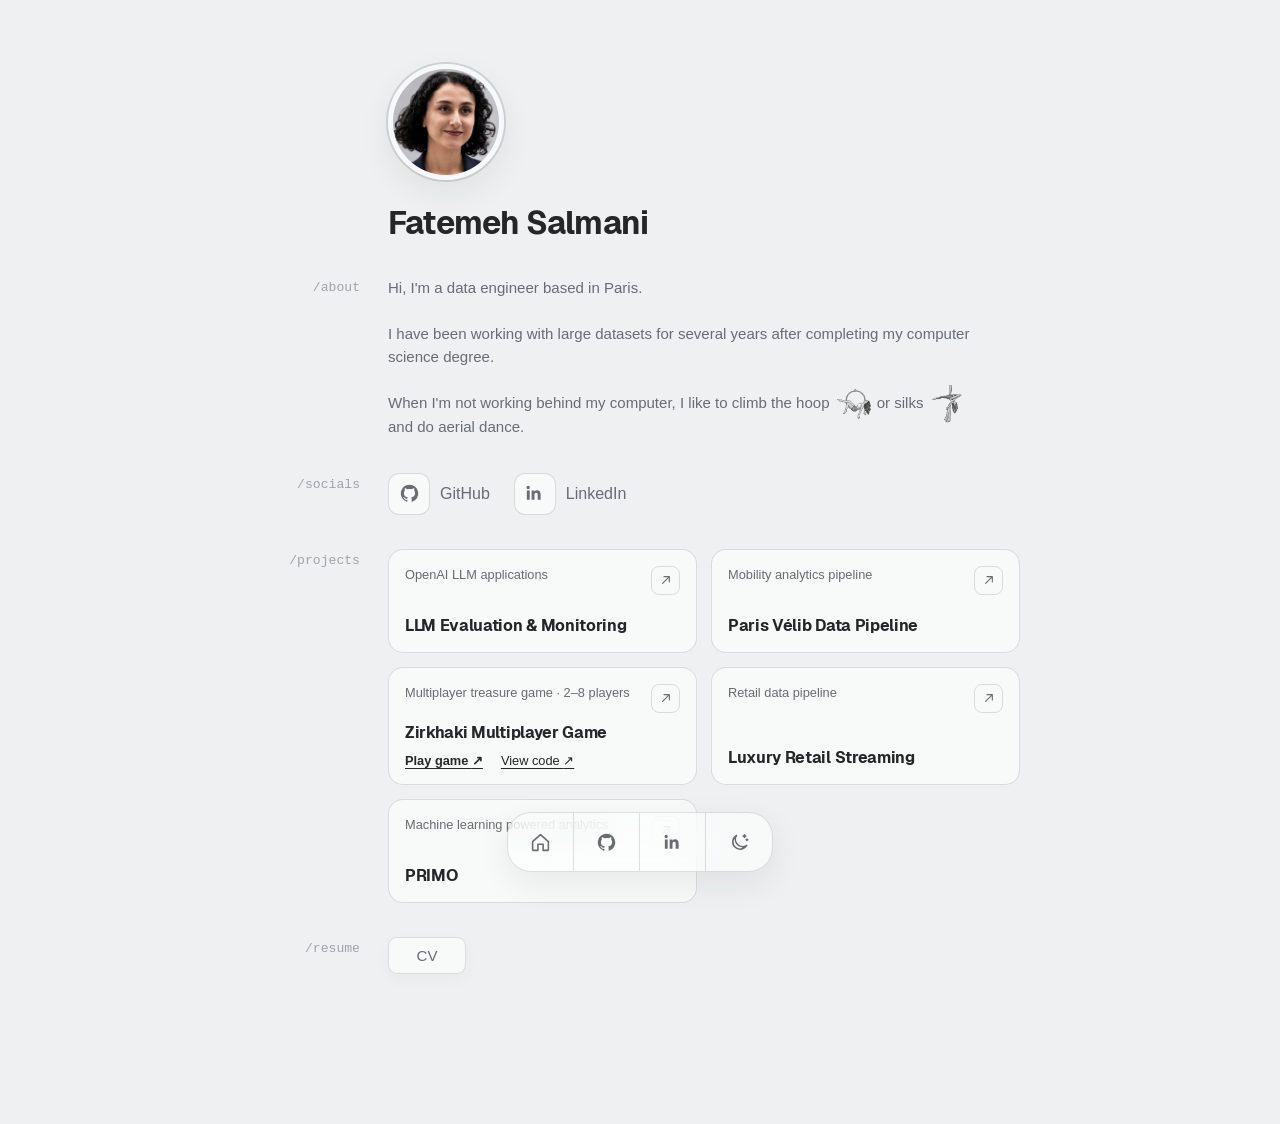
==== commit fa306639: "Add files via upload" ====
--- a/index.html
+++ b/index.html
@@ -69,6 +69,18 @@
               <strong>Paris Vélib Data Pipeline</strong>
             </a>
 
+            <article class="project-card project-card--zirkhaki" aria-labelledby="zirkhaki-title">
+              <span class="project-description">Multiplayer treasure game · 2–8 players</span>
+              <a class="project-arrow" href="https://zirkhaki.fatemehsalmani.com" target="_blank" rel="noopener noreferrer" aria-label="Play Zirkhaki">
+                <svg viewBox="0 0 24 24" aria-hidden="true"><path d="M7 17 17 7M9 7h8v8"/></svg>
+              </a>
+              <strong id="zirkhaki-title">Zirkhaki Multiplayer Game</strong>
+              <div class="project-actions">
+                <a href="https://zirkhaki.fatemehsalmani.com" target="_blank" rel="noopener noreferrer">Play game <span aria-hidden="true">↗</span></a>
+                <a href="https://github.com/fatemeh-Salmani1/zirkhaki-multiplayer-game" target="_blank" rel="noopener noreferrer">View code <span aria-hidden="true">↗</span></a>
+              </div>
+            </article>
+
             <a class="project-card project-card--retail" href="https://github.com/fatemeh-Salmani1/luxury-retail-streaming-platform" target="_blank" rel="noopener noreferrer">
               <span class="project-description">Retail data pipeline</span>
               <span class="project-arrow" aria-hidden="true">
--- a/style.css
+++ b/style.css
@@ -189,6 +189,13 @@
 .project-card--velib { --project-glow: linear-gradient(135deg, rgba(45, 151, 190, 0.11), transparent 70%); }
 .project-card--retail { --project-glow: linear-gradient(135deg, rgba(188, 139, 65, 0.11), transparent 70%); }
 .project-card--primo { --project-glow: linear-gradient(135deg, rgba(103, 119, 132, 0.11), transparent 70%); }
+.project-card--zirkhaki { --project-glow: linear-gradient(135deg, rgba(70, 145, 100, 0.14), transparent 70%); }
+.project-card--zirkhaki .project-arrow { color: inherit; }
+.project-actions { grid-column: 1 / -1; display: flex; flex-wrap: wrap; gap: 8px 18px; }
+.project-actions a { color: var(--text); font-size: 0.8rem; text-decoration: underline; text-underline-offset: 3px; }
+.project-actions a:first-child { font-weight: 700; }
+.project-actions a:hover { text-decoration-thickness: 2px; }
+.project-actions a:focus-visible, .project-card--zirkhaki .project-arrow:focus-visible { outline: 3px solid #5689d6; outline-offset: 3px; border-radius: 3px; }
 
 .project-card:hover {
   border-color: color-mix(in srgb, var(--muted) 42%, transparent);
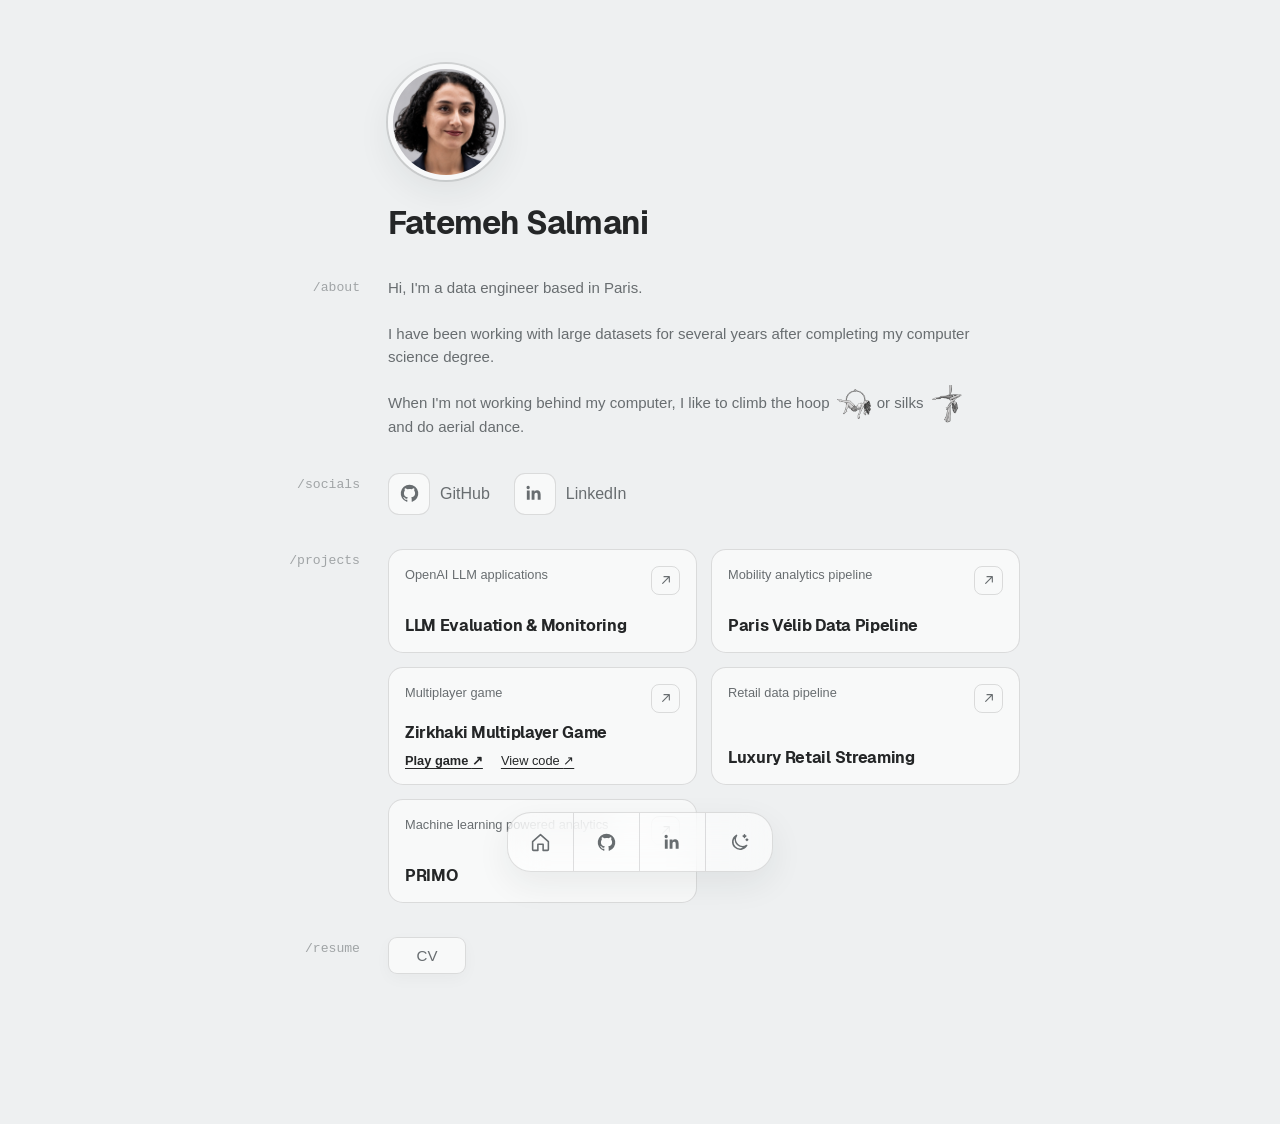
==== commit 6ebf8437: "Update index.html" ====
--- a/index.html
+++ b/index.html
@@ -70,7 +70,7 @@
             </a>
 
             <article class="project-card project-card--zirkhaki" aria-labelledby="zirkhaki-title">
-              <span class="project-description">Multiplayer treasure game · 2–8 players</span>
+              <span class="project-description">Multiplayer game</span>
               <a class="project-arrow" href="https://zirkhaki.fatemehsalmani.com" target="_blank" rel="noopener noreferrer" aria-label="Play Zirkhaki">
                 <svg viewBox="0 0 24 24" aria-hidden="true"><path d="M7 17 17 7M9 7h8v8"/></svg>
               </a>
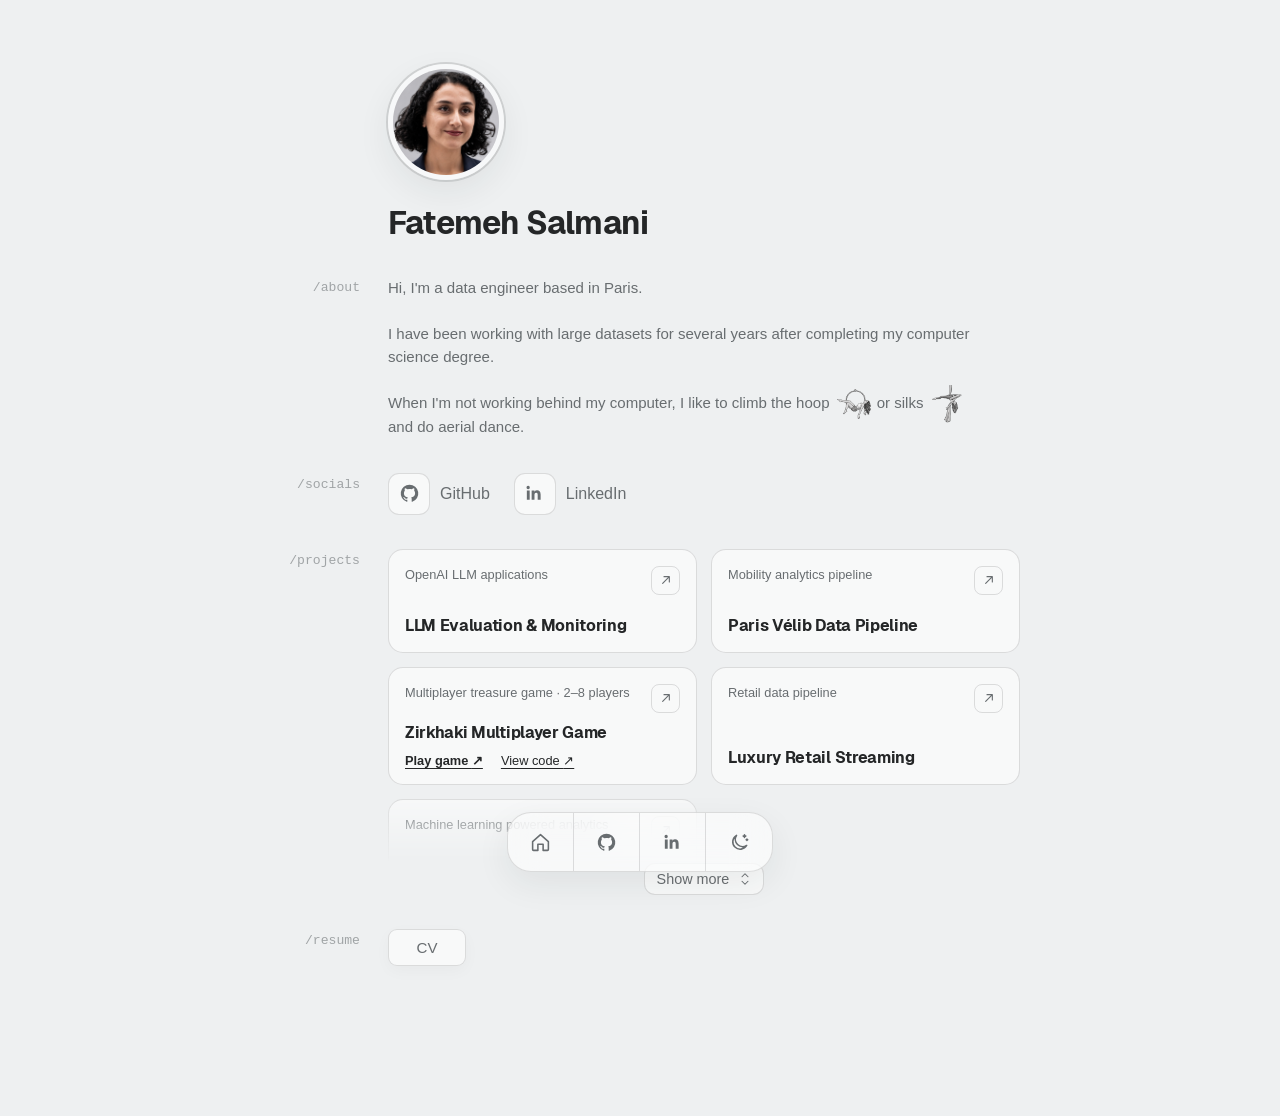
==== commit 7542aeb1: "Add files via upload" ====
--- a/index.html
+++ b/index.html
@@ -52,6 +52,8 @@
           </nav>
 
           <p class="section-label">/projects</p>
+          <div class="projects-section">
+          <div class="projects-viewport" id="projects-viewport">
           <div class="projects-grid">
             <a class="project-card project-card--llm" href="https://github.com/fatemeh-Salmani1/llm-evaluation-monitoring-platform" target="_blank" rel="noopener noreferrer">
               <span class="project-description">OpenAI LLM applications</span>
@@ -70,7 +72,7 @@
             </a>
 
             <article class="project-card project-card--zirkhaki" aria-labelledby="zirkhaki-title">
-              <span class="project-description">Multiplayer game</span>
+              <span class="project-description">Multiplayer treasure game · 2–8 players</span>
               <a class="project-arrow" href="https://zirkhaki.fatemehsalmani.com" target="_blank" rel="noopener noreferrer" aria-label="Play Zirkhaki">
                 <svg viewBox="0 0 24 24" aria-hidden="true"><path d="M7 17 17 7M9 7h8v8"/></svg>
               </a>
@@ -98,6 +100,13 @@
             </a>
           </div>
 
+          </div>
+          <button class="projects-show-more" type="button" aria-expanded="false" aria-controls="projects-viewport" hidden>
+            <span>Show more</span>
+            <svg viewBox="0 0 16 20" aria-hidden="true"><path d="m4 7 4-4 4 4M4 13l4 4 4-4"/></svg>
+          </button>
+          </div>
+
           <p class="section-label">/resume</p>
           <a class="cv-button" href="assets/FatemehSalmani-CV-En.pdf" target="_blank" rel="noopener noreferrer">CV</a>
         </div>
--- a/style.css
+++ b/style.css
@@ -156,6 +156,31 @@
   grid-template-columns: repeat(2, minmax(0, 1fr));
   gap: 14px;
 }
+
+.projects-viewport.is-collapsed {
+  overflow: hidden;
+  mask-image: linear-gradient(to bottom, #000 0, #000 calc(100% - 70px), transparent 100%);
+  -webkit-mask-image: linear-gradient(to bottom, #000 0, #000 calc(100% - 70px), transparent 100%);
+}
+.projects-show-more {
+  display: flex;
+  align-items: center;
+  justify-content: center;
+  gap: 10px;
+  margin: 0 auto;
+  padding: 6px 12px;
+  border: 1px solid var(--border);
+  border-radius: 11px;
+  background: var(--surface);
+  color: var(--muted);
+  font: inherit;
+  font-size: 0.9rem;
+  cursor: pointer;
+}
+.projects-show-more[hidden] { display: none; }
+.projects-show-more:hover { color: var(--text); border-color: var(--muted); }
+.projects-show-more:focus-visible { outline: 3px solid #5689d6; outline-offset: 3px; }
+.projects-show-more svg { width: 12px; height: 18px; fill: none; stroke: currentColor; stroke-width: 1.4; stroke-linecap: round; stroke-linejoin: round; }
 
 .project-card {
   position: relative;
